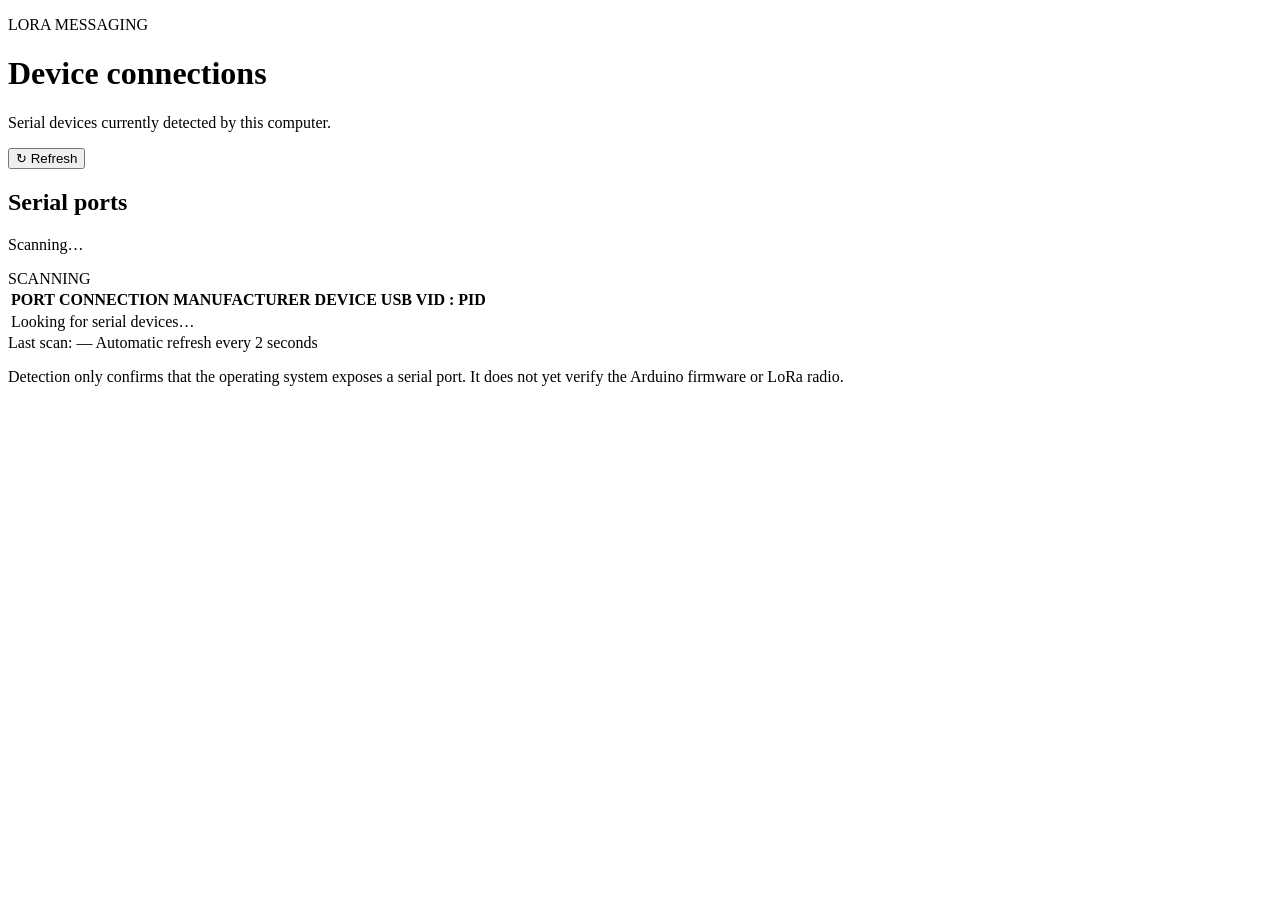
==== messaging-app/frontend/index.html @ 303ae327 "Add minimal desktop frontend" ====
<!doctype html>
<html lang="en">
<head>
  <meta charset="UTF-8">
  <meta name="viewport" content="width=device-width, initial-scale=1.0">
  <title>LoRa Messaging</title>
  <link rel="stylesheet" href="styles.css">
  <script src="app.js" defer></script>
</head>
<body>
  <main class="app-shell">
    <header class="page-header">
      <div>
        <p class="eyebrow">LORA MESSAGING</p>
        <h1>Device connections</h1>
        <p class="subtitle">Serial devices currently detected by this computer.</p>
      </div>
      <button id="refresh-button" class="button button-primary" type="button">
        <span aria-hidden="true">↻</span> Refresh
      </button>
    </header>

    <section class="panel">
      <div class="panel-heading">
        <div>
          <h2>Serial ports</h2>
          <p id="port-count" class="muted">Scanning…</p>
        </div>
        <span id="scan-indicator" class="status-pill">SCANNING</span>
      </div>

      <div class="table-wrap">
        <table>
          <thead>
            <tr>
              <th>PORT</th>
              <th>CONNECTION</th>
              <th>MANUFACTURER</th>
              <th>DEVICE</th>
              <th>USB VID : PID</th>
            </tr>
          </thead>
          <tbody id="ports-body">
            <tr><td colspan="5" class="empty-state">Looking for serial devices…</td></tr>
          </tbody>
        </table>
      </div>
      <footer class="panel-footer">
        <span id="last-scan">Last scan: —</span>
        <span>Automatic refresh every 2 seconds</span>
      </footer>
    </section>

    <p class="notice">
      Detection only confirms that the operating system exposes a serial port.
      It does not yet verify the Arduino firmware or LoRa radio.
    </p>
  </main>
</body>
</html>
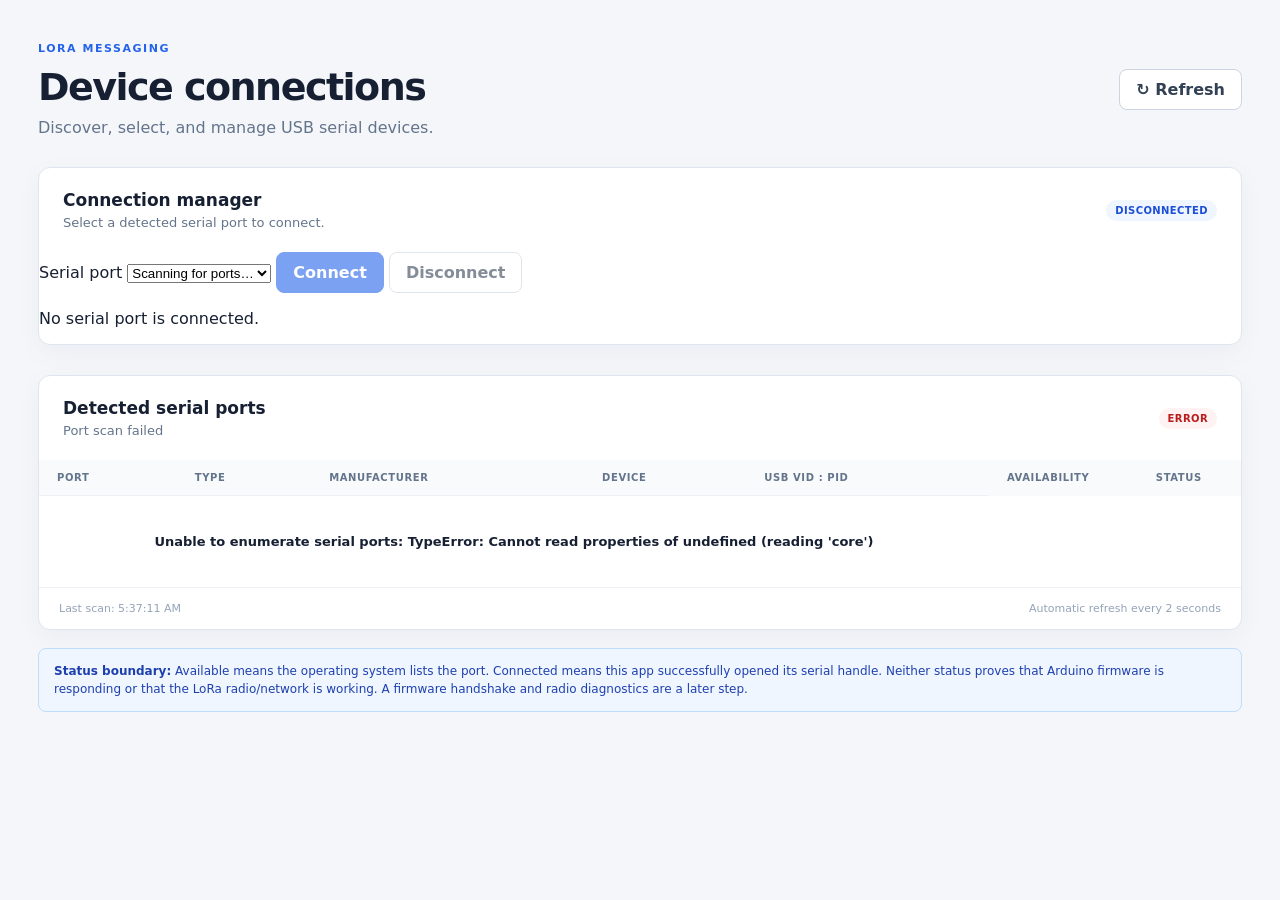
==== commit 7989270e: "feat: add serial connection controls" ====
--- a/messaging-app/frontend/index.html
+++ b/messaging-app/frontend/index.html
@@ -13,35 +13,53 @@
       <div>
         <p class="eyebrow">LORA MESSAGING</p>
         <h1>Device connections</h1>
-        <p class="subtitle">Serial devices currently detected by this computer.</p>
+        <p class="subtitle">Discover, select, and manage USB serial devices.</p>
       </div>
-      <button id="refresh-button" class="button button-primary" type="button">
-        <span aria-hidden="true">↻</span> Refresh
-      </button>
+      <button id="refresh-button" class="button" type="button">↻ Refresh</button>
     </header>
+
+    <section class="panel connection-panel">
+      <div class="panel-heading">
+        <div>
+          <h2>Connection manager</h2>
+          <p class="muted">Select a detected serial port to connect.</p>
+        </div>
+        <span id="connection-indicator" class="status-pill">DISCONNECTED</span>
+      </div>
+      <div class="connection-controls">
+        <label for="port-select">Serial port</label>
+        <select id="port-select">
+          <option value="">Scanning for ports…</option>
+        </select>
+        <button id="connect-button" class="button button-primary" type="button" disabled>Connect</button>
+        <button id="disconnect-button" class="button button-danger" type="button" disabled>Disconnect</button>
+      </div>
+      <p id="connection-detail" class="connection-detail" aria-live="polite">No serial port is connected.</p>
+    </section>
 
     <section class="panel">
       <div class="panel-heading">
         <div>
-          <h2>Serial ports</h2>
+          <h2>Detected serial ports</h2>
           <p id="port-count" class="muted">Scanning…</p>
         </div>
         <span id="scan-indicator" class="status-pill">SCANNING</span>
       </div>
-
       <div class="table-wrap">
         <table>
           <thead>
             <tr>
               <th>PORT</th>
-              <th>CONNECTION</th>
+              <th>TYPE</th>
               <th>MANUFACTURER</th>
               <th>DEVICE</th>
               <th>USB VID : PID</th>
+              <th>AVAILABILITY</th>
+              <th>STATUS</th>
             </tr>
           </thead>
           <tbody id="ports-body">
-            <tr><td colspan="5" class="empty-state">Looking for serial devices…</td></tr>
+            <tr><td colspan="7" class="empty-state">Looking for serial devices…</td></tr>
           </tbody>
         </table>
       </div>
@@ -52,8 +70,10 @@
     </section>
 
     <p class="notice">
-      Detection only confirms that the operating system exposes a serial port.
-      It does not yet verify the Arduino firmware or LoRa radio.
+      <strong>Status boundary:</strong> Available means the operating system lists the port.
+      Connected means this app successfully opened its serial handle. Neither status proves
+      that Arduino firmware is responding or that the LoRa radio/network is working.
+      A firmware handshake and radio diagnostics are a later step.
     </p>
   </main>
 </body>
--- a/messaging-app/frontend/styles.css
+++ b/messaging-app/frontend/styles.css
@@ -0,0 +1,167 @@
+:root {
+  color-scheme: light;
+  font-family: "Segoe UI", system-ui, sans-serif;
+  color: #172033;
+  background: #f4f6fa;
+  font-synthesis: none;
+  text-rendering: optimizeLegibility;
+}
+
+* { box-sizing: border-box; }
+
+body {
+  margin: 0;
+  min-width: 720px;
+  min-height: 100vh;
+}
+
+button { font: inherit; }
+
+.app-shell {
+  width: min(1320px, 100%);
+  margin: 0 auto;
+  padding: 42px 38px;
+}
+
+.page-header, .panel-heading, .panel-footer {
+  display: flex;
+  align-items: center;
+  justify-content: space-between;
+  gap: 20px;
+}
+
+.eyebrow {
+  margin: 0 0 10px;
+  color: #2563eb;
+  font-size: 11px;
+  font-weight: 750;
+  letter-spacing: .14em;
+}
+
+h1 {
+  margin: 0;
+  font-size: clamp(28px, 4vw, 38px);
+  letter-spacing: -.04em;
+}
+
+.subtitle, .muted {
+  color: #64748b;
+}
+
+.subtitle { margin: 9px 0 0; }
+
+.button {
+  border: 1px solid #cbd5e1;
+  border-radius: 8px;
+  padding: 10px 16px;
+  background: #fff;
+  color: #334155;
+  cursor: pointer;
+  font-weight: 650;
+}
+
+.button-primary {
+  border-color: #2563eb;
+  background: #2563eb;
+  color: #fff;
+}
+
+.button:hover { filter: brightness(.97); }
+.button:disabled { opacity: .6; cursor: wait; }
+
+.panel {
+  margin-top: 30px;
+  overflow: hidden;
+  border: 1px solid #dfe5ee;
+  border-radius: 12px;
+  background: #fff;
+  box-shadow: 0 8px 28px rgb(15 23 42 / 4%);
+}
+
+.panel-heading { padding: 22px 24px; }
+
+h2 {
+  margin: 0;
+  font-size: 17px;
+}
+
+.panel-heading .muted {
+  margin: 5px 0 0;
+  font-size: 13px;
+}
+
+.status-pill, .device-tag {
+  display: inline-flex;
+  align-items: center;
+  border-radius: 999px;
+  padding: 5px 9px;
+  background: #eff6ff;
+  color: #1d4ed8;
+  font-size: 10px;
+  font-weight: 750;
+  letter-spacing: .04em;
+}
+
+.status-ok { background: #ecfdf5; color: #047857; }
+.status-error { background: #fef2f2; color: #b91c1c; }
+
+.table-wrap { overflow-x: auto; }
+
+table {
+  width: 100%;
+  border-collapse: collapse;
+  text-align: left;
+}
+
+thead { background: #f8fafc; }
+
+th {
+  padding: 12px 18px;
+  color: #64748b;
+  font-size: 10px;
+  font-weight: 750;
+  letter-spacing: .06em;
+  white-space: nowrap;
+}
+
+td {
+  padding: 16px 18px;
+  border-top: 1px solid #edf0f4;
+  color: #334155;
+  font-size: 13px;
+}
+
+tbody tr:hover { background: #fafcff; }
+td:first-child { color: #172033; font-weight: 700; }
+
+.empty-state {
+  padding: 38px 18px;
+  color: #64748b;
+  text-align: center;
+}
+
+.error-text { color: #b91c1c; }
+
+.panel-footer {
+  padding: 14px 20px;
+  border-top: 1px solid #edf0f4;
+  color: #94a3b8;
+  font-size: 11px;
+}
+
+.notice {
+  margin: 18px 0 0;
+  padding: 13px 15px;
+  border: 1px solid #bfdbfe;
+  border-radius: 8px;
+  background: #eff6ff;
+  color: #1e40af;
+  font-size: 12px;
+  line-height: 1.5;
+}
+
+@media (max-width: 850px) {
+  .app-shell { padding: 26px 20px; }
+  .page-header { align-items: flex-start; }
+  .panel-footer { align-items: flex-start; flex-direction: column; gap: 6px; }
+}
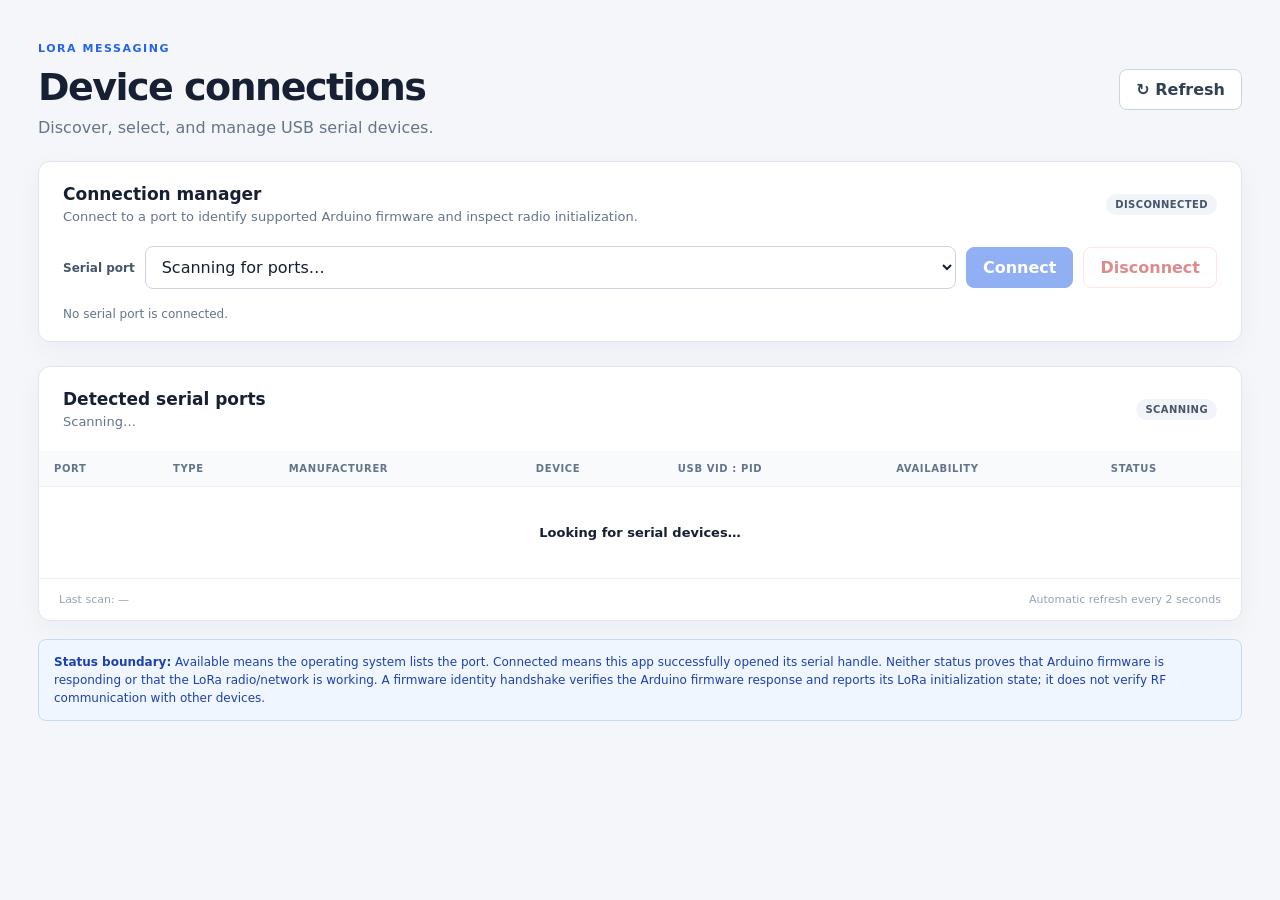
==== commit 203bdbe4: "docs(ui): explain device identification status" ====
--- a/messaging-app/frontend/index.html
+++ b/messaging-app/frontend/index.html
@@ -22,7 +22,7 @@
       <div class="panel-heading">
         <div>
           <h2>Connection manager</h2>
-          <p class="muted">Select a detected serial port to connect.</p>
+          <p class="muted">Connect to a port to identify supported Arduino firmware and inspect radio initialization.</p>
         </div>
         <span id="connection-indicator" class="status-pill">DISCONNECTED</span>
       </div>
@@ -73,7 +73,7 @@
       <strong>Status boundary:</strong> Available means the operating system lists the port.
       Connected means this app successfully opened its serial handle. Neither status proves
       that Arduino firmware is responding or that the LoRa radio/network is working.
-      A firmware handshake and radio diagnostics are a later step.
+      A firmware identity handshake verifies the Arduino firmware response and reports its LoRa initialization state; it does not verify RF communication with other devices.
     </p>
   </main>
 </body>
--- a/messaging-app/frontend/styles.css
+++ b/messaging-app/frontend/styles.css
@@ -8,46 +8,19 @@
 }
 
 * { box-sizing: border-box; }
+body { margin: 0; min-width: 720px; min-height: 100vh; }
+button, select { font: inherit; }
 
-body {
-  margin: 0;
-  min-width: 720px;
-  min-height: 100vh;
-}
-
-button { font: inherit; }
-
-.app-shell {
-  width: min(1320px, 100%);
-  margin: 0 auto;
-  padding: 42px 38px;
-}
-
+.app-shell { width: min(1320px, 100%); margin: 0 auto; padding: 42px 38px; }
 .page-header, .panel-heading, .panel-footer {
   display: flex;
   align-items: center;
   justify-content: space-between;
   gap: 20px;
 }
-
-.eyebrow {
-  margin: 0 0 10px;
-  color: #2563eb;
-  font-size: 11px;
-  font-weight: 750;
-  letter-spacing: .14em;
-}
-
-h1 {
-  margin: 0;
-  font-size: clamp(28px, 4vw, 38px);
-  letter-spacing: -.04em;
-}
-
-.subtitle, .muted {
-  color: #64748b;
-}
-
+.eyebrow { margin: 0 0 10px; color: #2563eb; font-size: 11px; font-weight: 750; letter-spacing: .14em; }
+h1 { margin: 0; font-size: clamp(28px, 4vw, 38px); letter-spacing: -.04em; }
+.subtitle, .muted { color: #64748b; }
 .subtitle { margin: 9px 0 0; }
 
 .button {
@@ -59,87 +32,79 @@
   cursor: pointer;
   font-weight: 650;
 }
-
-.button-primary {
-  border-color: #2563eb;
-  background: #2563eb;
-  color: #fff;
-}
-
+.button-primary { border-color: #2563eb; background: #2563eb; color: #fff; }
+.button-danger { border-color: #fecaca; background: #fff; color: #b91c1c; }
 .button:hover { filter: brightness(.97); }
-.button:disabled { opacity: .6; cursor: wait; }
+.button:disabled { opacity: .5; cursor: not-allowed; }
 
 .panel {
-  margin-top: 30px;
+  margin-top: 24px;
   overflow: hidden;
   border: 1px solid #dfe5ee;
   border-radius: 12px;
   background: #fff;
   box-shadow: 0 8px 28px rgb(15 23 42 / 4%);
 }
-
 .panel-heading { padding: 22px 24px; }
-
-h2 {
-  margin: 0;
-  font-size: 17px;
-}
-
-.panel-heading .muted {
-  margin: 5px 0 0;
-  font-size: 13px;
-}
+h2 { margin: 0; font-size: 17px; }
+.panel-heading .muted { margin: 5px 0 0; font-size: 13px; }
 
 .status-pill, .device-tag {
   display: inline-flex;
   align-items: center;
   border-radius: 999px;
   padding: 5px 9px;
-  background: #eff6ff;
-  color: #1d4ed8;
+  background: #f1f5f9;
+  color: #475569;
   font-size: 10px;
   font-weight: 750;
   letter-spacing: .04em;
 }
-
 .status-ok { background: #ecfdf5; color: #047857; }
 .status-error { background: #fef2f2; color: #b91c1c; }
+.status-neutral { background: #eff6ff; color: #1d4ed8; }
+
+.connection-controls {
+  display: flex;
+  align-items: center;
+  gap: 10px;
+  padding: 0 24px 16px;
+}
+.connection-controls label { color: #475569; font-size: 12px; font-weight: 700; }
+.connection-controls select {
+  min-width: 240px;
+  flex: 1;
+  padding: 10px 12px;
+  border: 1px solid #cbd5e1;
+  border-radius: 8px;
+  background: #fff;
+  color: #172033;
+}
+.connection-controls select:disabled { background: #f8fafc; }
+.connection-detail {
+  margin: 0;
+  padding: 0 24px 18px;
+  color: #64748b;
+  font-size: 12px;
+  line-height: 1.5;
+}
 
 .table-wrap { overflow-x: auto; }
-
-table {
-  width: 100%;
-  border-collapse: collapse;
-  text-align: left;
-}
-
+table { width: 100%; border-collapse: collapse; text-align: left; }
 thead { background: #f8fafc; }
-
 th {
-  padding: 12px 18px;
+  padding: 12px 15px;
   color: #64748b;
   font-size: 10px;
   font-weight: 750;
   letter-spacing: .06em;
   white-space: nowrap;
 }
-
-td {
-  padding: 16px 18px;
-  border-top: 1px solid #edf0f4;
-  color: #334155;
-  font-size: 13px;
-}
-
-tbody tr:hover { background: #fafcff; }
+td { padding: 15px; border-top: 1px solid #edf0f4; color: #334155; font-size: 13px; }
+tbody tr:hover { background: #fafcff; cursor: pointer; }
+tbody tr.selected-row { background: #eff6ff; }
 td:first-child { color: #172033; font-weight: 700; }
-
-.empty-state {
-  padding: 38px 18px;
-  color: #64748b;
-  text-align: center;
-}
-
+.empty-state { padding: 38px 18px; color: #64748b; text-align: center; }
 .error-text { color: #b91c1c; }
 
 .panel-footer {
@@ -148,7 +113,6 @@
   color: #94a3b8;
   font-size: 11px;
 }
-
 .notice {
   margin: 18px 0 0;
   padding: 13px 15px;
@@ -164,4 +128,6 @@
   .app-shell { padding: 26px 20px; }
   .page-header { align-items: flex-start; }
   .panel-footer { align-items: flex-start; flex-direction: column; gap: 6px; }
+  .connection-controls { align-items: stretch; flex-wrap: wrap; }
+  .connection-controls select { min-width: 100%; }
 }
